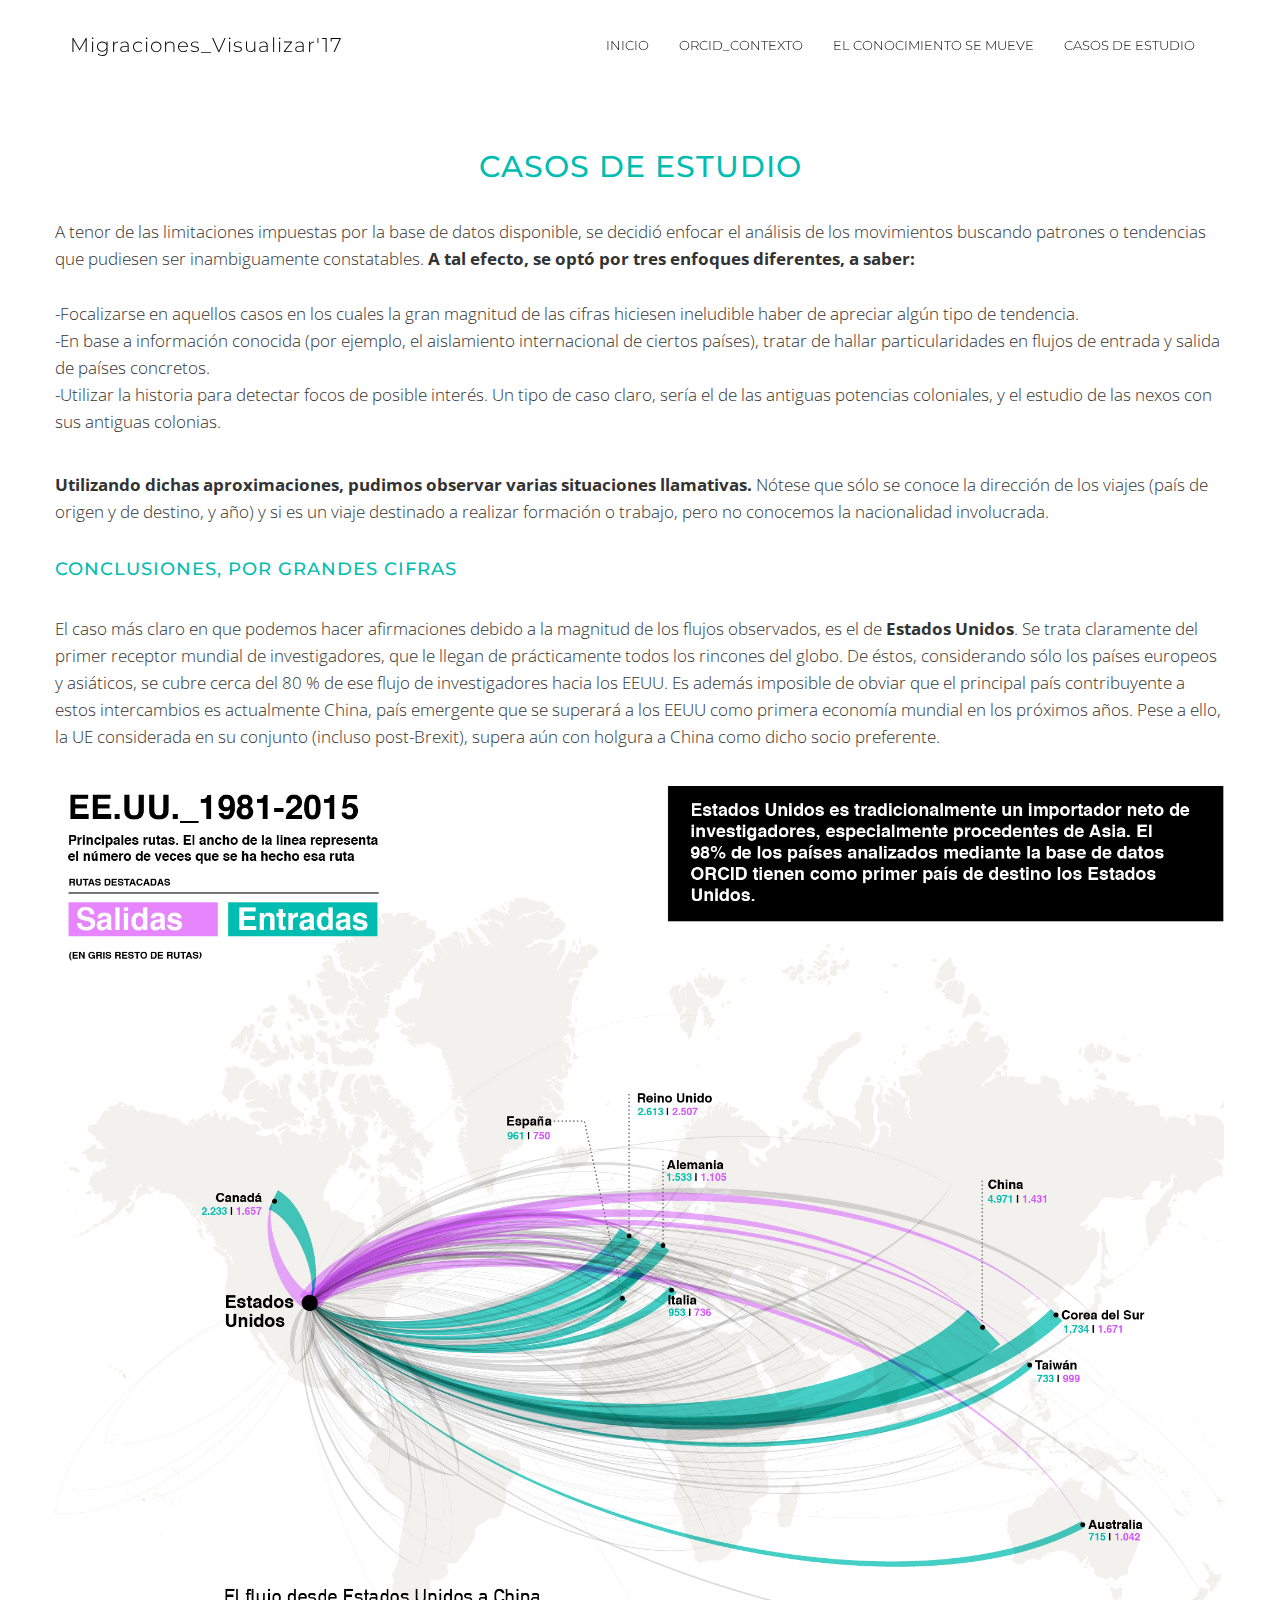
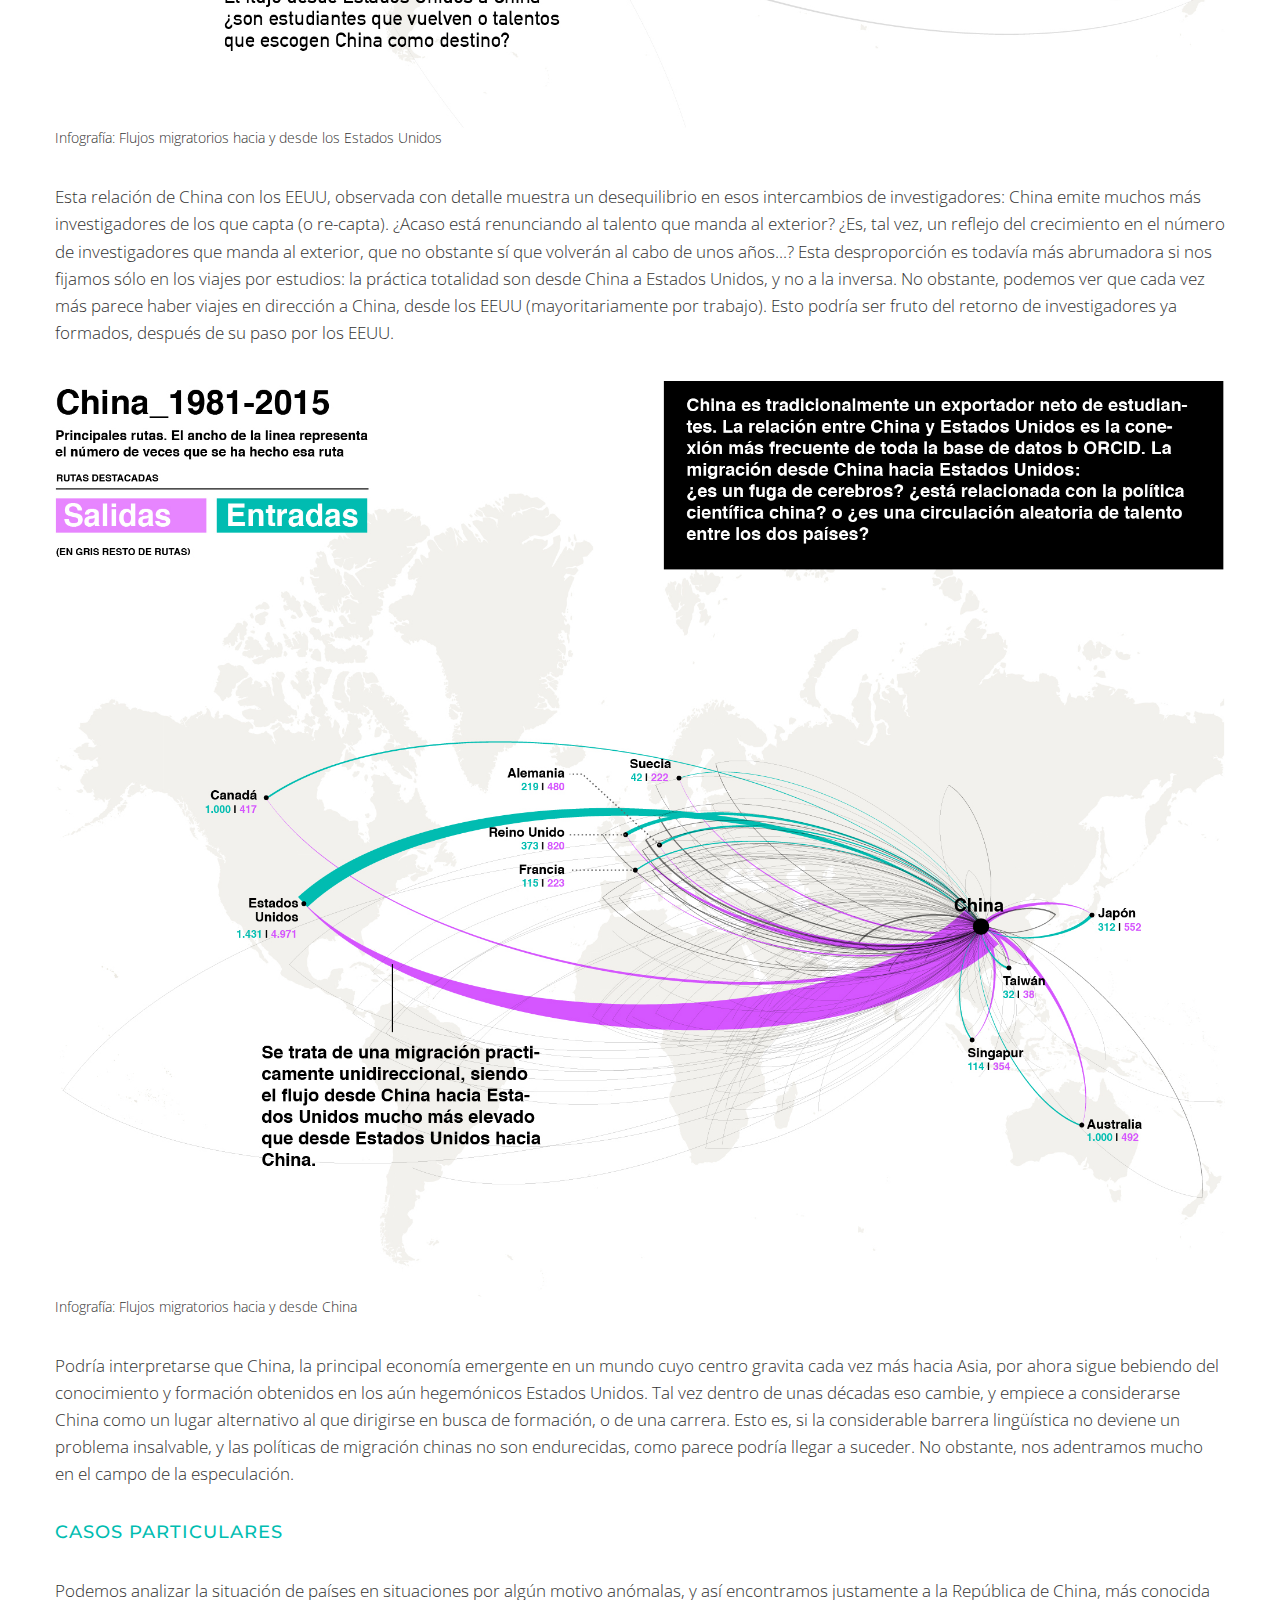
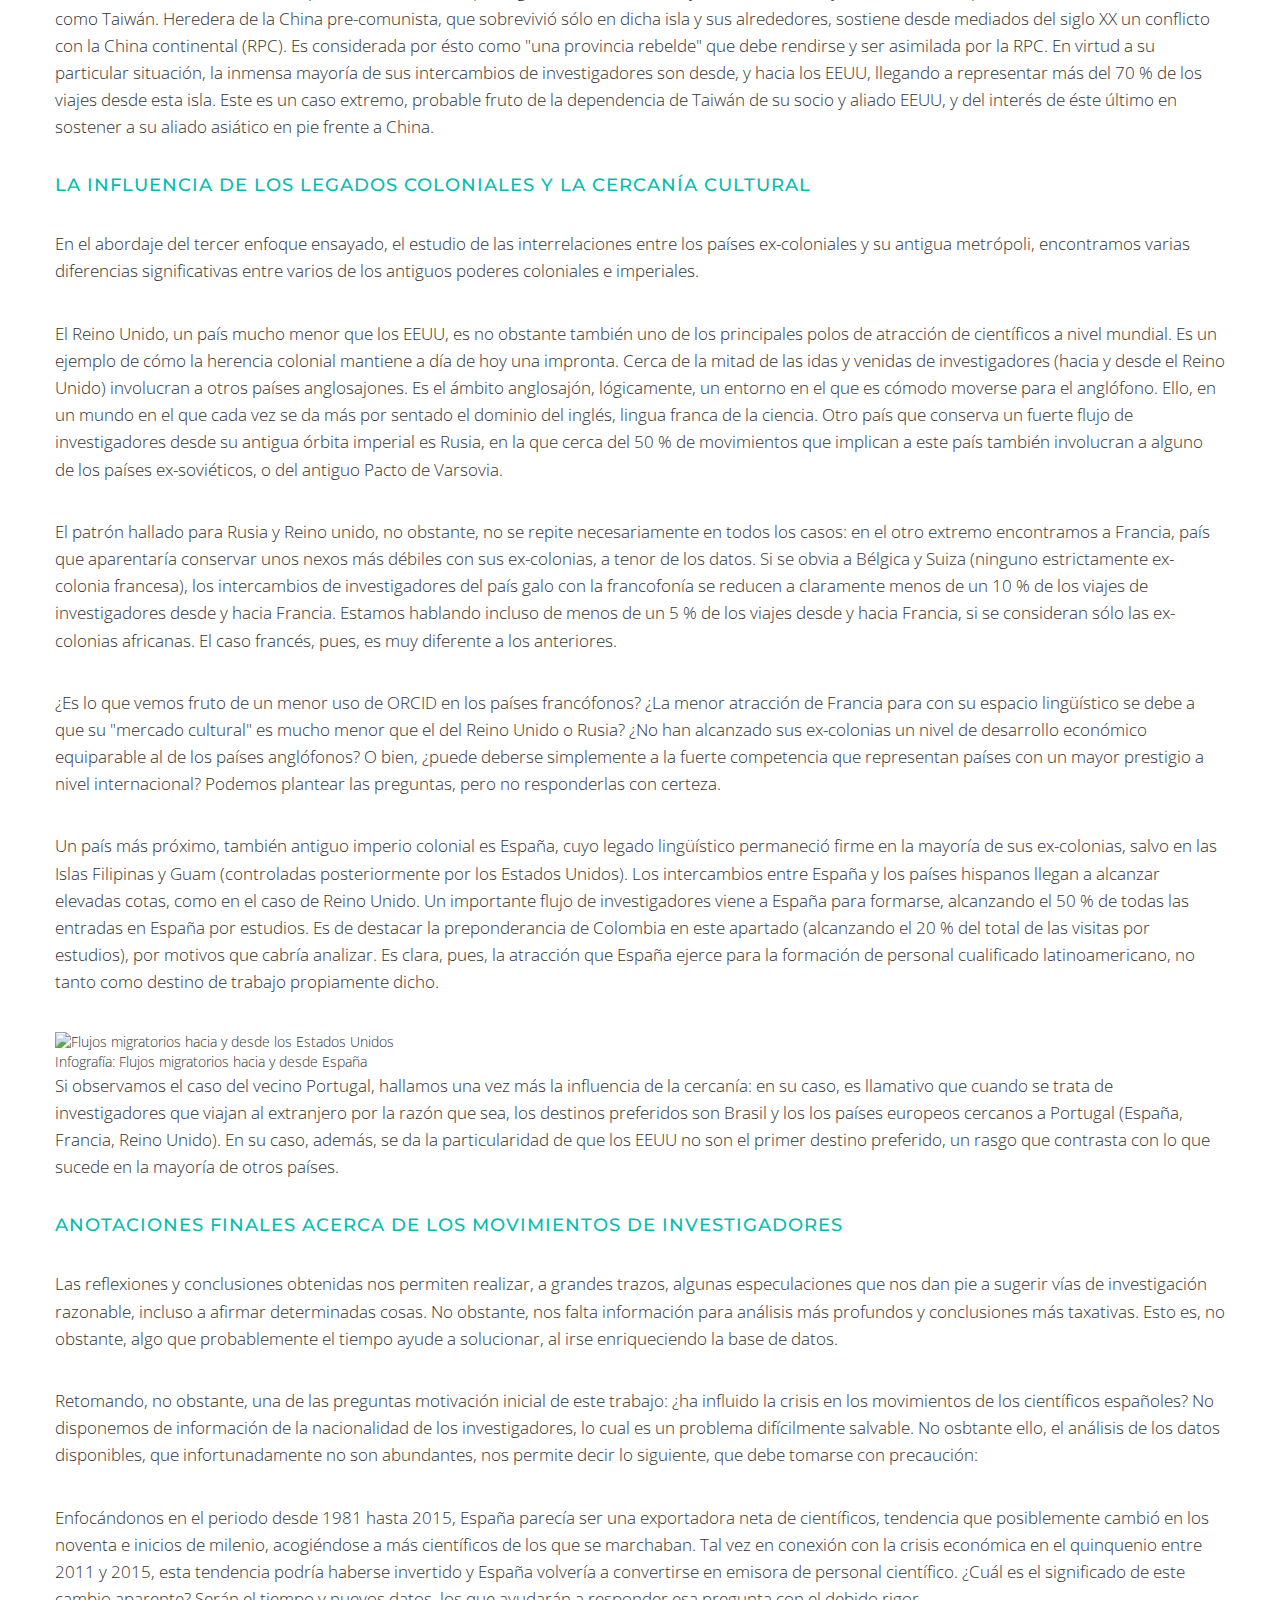
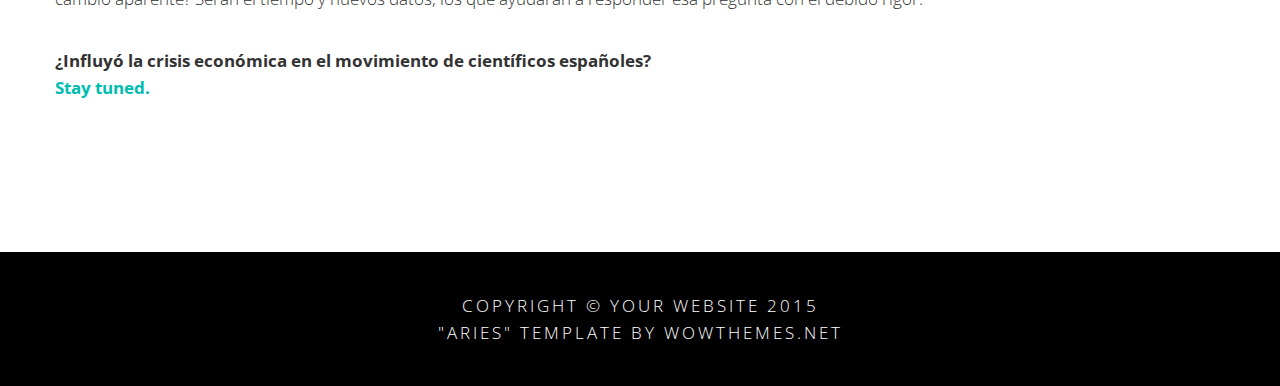
==== casos.html @ 1d5f8f84 "Add files via upload" ====
<!DOCTYPE html>
<html lang="en">
<head>
<meta charset="utf-8">
<meta http-equiv="X-UA-Compatible" content="IE=edge">
<meta name="viewport" content="width=device-width, initial-scale=1">
<meta name="description" content="">
<meta name="author" content="">
<title>Cerebros en movimiento</title>
<!-- Bootstrap Core CSS -->
<link href="css/bootstrap.min.css" rel="stylesheet">
<!-- Custom CSS -->
<link href="css/theme.css" rel="stylesheet">
<!-- Custom Fonts -->
<link href="font-awesome/css/font-awesome.min.css" rel="stylesheet" type="text/css">
<link href="http://fonts.googleapis.com/css?family=Open+Sans:300,400,700,400italic,700italic" rel="stylesheet" type="text/css">
<link href="http://fonts.googleapis.com/css?family=Montserrat:400,700" rel="stylesheet" type="text/css">
<!-- HTML5 Shim and Respond.js IE8 support of HTML5 elements and media queries -->
<!-- WARNING: Respond.js doesn't work if you view the page via file:// -->
<!--[if lt IE 9]>
        <script src="https://oss.maxcdn.com/libs/html5shiv/3.7.0/html5shiv.js"></script>
        <script src="https://oss.maxcdn.com/libs/respond.js/1.4.2/respond.min.js"></script>
    <![endif]-->
</head>
<body id="page-top" data-spy="scroll" data-target=".navbar-fixed-top">
<!-- Navigation -->
<nav class="navbar navbar-custom navbar-fixed-top" role="navigation">
<div class="container">
	<div class="navbar-header">
		<button type="button" class="navbar-toggle" data-toggle="collapse" data-target=".navbar-main-collapse">
		<i class="fa fa-bars"></i>
		</button>
		<a class="navbar-brand page-scroll" href="http://medialab-prado.es/visualizar">
		Migraciones_Visualizar'17 </a>
	</div>
	<!-- Collect the nav links, forms, and other content for toggling -->
	<div class="collapse navbar-collapse navbar-right navbar-main-collapse">
		<ul class="nav navbar-nav">
			<li>
			<a href="index.html">Inicio</a>
			</li>
			<li>
			<a href="contexto.html">ORCID_Contexto</a>
			</li>
			<li>
			<a href="conocimiento.html">El conocimiento se mueve</a>
			</li>
			<li>
			<a href="casos.html">Casos de estudio</a>
			</li>
		</ul>
	</div>
	<!-- /.navbar-collapse -->
</div>
<!-- /.container -->
</nav>

<!-- Page Sample Section -->
<section id="page-sample">
<div class="container content-section text-left">
	<div class="row">
		<h2 class="text-center" style="color:#00bdb1">Casos de estudio</h2>
		<div class="col-lg-12 col-lg-offset-0">
			<p>
				A tenor de las limitaciones impuestas por la base de datos disponible, se decidió enfocar el análisis de los movimientos buscando patrones o tendencias que pudiesen ser inambiguamente constatables.
				<b>A tal efecto, se optó por tres enfoques diferentes, a saber:</b></br></br>
				-Focalizarse en aquellos casos en los cuales la gran magnitud de las cifras hiciesen ineludible haber de apreciar algún tipo de tendencia.</br>
				-En base a información conocida (por ejemplo, el aislamiento internacional de ciertos países), tratar de hallar particularidades en flujos de entrada y salida de países concretos.</br>
				-Utilizar la historia para detectar focos de posible interés. Un tipo de caso claro, sería el de las antiguas potencias coloniales, y el estudio de las nexos con sus antiguas colonias.</br>
			</p>
			<p>
				<b>Utilizando dichas aproximaciones, pudimos observar varias situaciones llamativas.</b> Nótese que sólo se conoce la dirección de los viajes (país de origen y de destino, y año) y si es un viaje destinado a realizar formación o trabajo, pero no conocemos la nacionalidad involucrada. 

			</p>

			<h4 style="color:#00bdb1"> Conclusiones, por grandes cifras</h4>

			<p>
				El caso más claro en que podemos hacer afirmaciones debido a la magnitud de los flujos observados, es el de <b>Estados Unidos</b>. Se trata claramente del primer receptor mundial de investigadores, que le llegan de prácticamente todos los rincones del globo. De éstos, considerando sólo los países europeos y asiáticos, se cubre cerca del 80 % de ese flujo de investigadores hacia los EEUU. Es además imposible de obviar que el principal país contribuyente a estos intercambios es actualmente China, país emergente que se superará a los EEUU como primera economía mundial en los próximos años. Pese a ello, la UE considerada en su conjunto (incluso post-Brexit), supera aún con holgura a China como dicho socio preferente.

				<figure>
			 		<img src="img/casos/usa.jpg" alt="Flujos migratorios hacia y desde los Estados Unidos">
			 		<figcaption>Infografía: Flujos migratorios hacia y desde los Estados Unidos</figcaption>
  				</figure>

			</p>
			<p>
				Esta relación de China con los EEUU, observada con detalle muestra un desequilibrio en esos intercambios de investigadores: China emite muchos más investigadores de los que capta (o re-capta). ¿Acaso está renunciando al talento que manda al exterior? ¿Es, tal vez, un reflejo del crecimiento en el número de investigadores que manda al exterior, que no obstante sí que volverán al cabo de unos años...? Esta desproporción es todavía más abrumadora si nos fijamos sólo en los viajes por estudios: la práctica totalidad son desde China a Estados Unidos, y no a la inversa. No obstante, podemos ver que cada vez más parece haber viajes en dirección a China, desde los EEUU (mayoritariamente por trabajo). Esto podría ser fruto del retorno de investigadores ya formados, después de su paso por los EEUU.

				<figure>
			 		<img src="img/casos/china.jpg" alt="Flujos migratorios hacia y desde los Estados Unidos">
			 		<figcaption>Infografía: Flujos migratorios hacia y desde China</figcaption>
  				</figure>

			</p>
			<p>
				Podría interpretarse que China, la principal economía emergente en un mundo cuyo centro gravita cada vez más hacia Asia, por ahora sigue bebiendo del conocimiento y formación obtenidos en los aún hegemónicos Estados Unidos. Tal vez dentro de unas décadas eso cambie, y empiece a considerarse China como un lugar alternativo al que dirigirse en busca de formación, o de una carrera. Esto es, si la considerable barrera lingüística no deviene un problema insalvable, y las políticas de migración chinas no son endurecidas, como parece podría llegar a suceder. No obstante, nos adentramos mucho en el campo de la especulación.

			</p>

			<h4 style="color:#00bdb1"> Casos particulares</h4>

			<p>
				Podemos analizar la situación de países en situaciones por algún motivo anómalas, y así encontramos justamente a la República de China, más conocida como Taiwán. Heredera de la China pre-comunista, que sobrevivió sólo en dicha isla y sus alrededores, sostiene desde mediados del siglo XX un conflicto con la China continental (RPC). Es considerada por ésto como "una provincia rebelde" que debe rendirse y ser asimilada por la RPC. En virtud a su particular situación, la inmensa mayoría de sus intercambios de investigadores son desde, y hacia los EEUU, llegando a representar más del 70 % de los viajes desde esta isla. Este es un caso extremo, probable fruto de la dependencia de Taiwán de su socio y aliado EEUU, y del interés de éste último en sostener a su aliado asiático en pie frente a China.
			</p>

			<h4 style="color:#00bdb1"> La influencia de los legados coloniales y la cercanía cultural</h4>

			<p>
				En el abordaje del tercer enfoque ensayado, el estudio de las interrelaciones entre los países ex-coloniales y su antigua metrópoli, encontramos varias diferencias significativas entre varios de los antiguos poderes coloniales e imperiales.


			</p>
			<p>
				El Reino Unido, un país mucho menor que los EEUU, es no obstante también uno de los principales polos de atracción de científicos a nivel mundial. Es un ejemplo de cómo la herencia colonial mantiene a día de hoy una impronta. Cerca de la mitad de las idas y venidas de investigadores (hacia y desde el Reino Unido) involucran a otros países anglosajones. Es el ámbito anglosajón, lógicamente, un entorno en el que es cómodo moverse para el anglófono. Ello, en un mundo en el que cada vez se da más por sentado el dominio del inglés, lingua franca de la ciencia. Otro país que conserva un fuerte flujo de investigadores desde su antigua órbita imperial es Rusia, en la que cerca del 50 % de movimientos que implican a este país también involucran a alguno de los países ex-soviéticos, o del antiguo Pacto de Varsovia.


			</p>
			<p>
				El patrón hallado para Rusia y Reino unido, no obstante, no se repite necesariamente en todos los casos: en el otro extremo encontramos a Francia, país que aparentaría conservar unos nexos más débiles con sus ex-colonias, a tenor de los datos. Si se obvia a Bélgica y Suiza (ninguno estrictamente ex-colonia francesa), los intercambios de investigadores del país galo con la francofonía se reducen a claramente menos de un 10 % de los viajes de investigadores desde y hacia Francia. Estamos hablando incluso de menos de un 5 % de los viajes desde y hacia Francia, si se consideran sólo las ex-colonias africanas. El caso francés, pues, es muy diferente a los anteriores.

			</p>

			<p>
				¿Es lo que vemos fruto de un menor uso de ORCID en los países francófonos? ¿La menor atracción de Francia para con su espacio lingüístico se debe a que su "mercado cultural" es mucho menor que el del Reino Unido o Rusia? ¿No han alcanzado sus ex-colonias un nivel de desarrollo económico equiparable al de los países anglófonos? O bien, ¿puede deberse simplemente a la fuerte competencia que representan países con un mayor prestigio a nivel internacional? Podemos plantear las preguntas, pero no responderlas con certeza.


			</p>

			<p>
				Un país más próximo, también antiguo imperio colonial es España, cuyo legado lingüístico permaneció firme en la mayoría de sus ex-colonias, salvo en las Islas Filipinas y Guam (controladas posteriormente por los Estados Unidos). Los intercambios entre España y los países hispanos llegan a alcanzar elevadas cotas, como en el caso de Reino Unido. Un importante flujo de investigadores viene a España para formarse, alcanzando el 50 % de todas las entradas en España por estudios. Es de destacar la preponderancia de Colombia en este apartado (alcanzando el 20 % del total de las visitas por estudios), por motivos que cabría analizar. Es clara, pues, la atracción que España ejerce para la formación de personal cualificado latinoamericano, no tanto como destino de trabajo propiamente dicho.


			</p>
				<figure>
			 		<img src="img/casos/españa.jpg" alt="Flujos migratorios hacia y desde los Estados Unidos">
			 		<figcaption>Infografía: Flujos migratorios hacia y desde España</figcaption>
  				</figure>
			<p>
				Si observamos el caso del vecino Portugal, hallamos una vez más la influencia de la cercanía: en su caso, es llamativo que cuando se trata de investigadores que viajan al extranjero por la razón que sea, los destinos preferidos son Brasil y los los países europeos cercanos a Portugal (España, Francia, Reino Unido). En su caso, además, se da la particularidad de que los EEUU no son el primer destino preferido, un rasgo que contrasta con lo que sucede en la mayoría de otros países.

			</p>


<h4 style="color:#00bdb1"> Anotaciones finales acerca de los movimientos de investigadores</h4>

			<p>
				Las reflexiones y conclusiones obtenidas nos permiten realizar, a grandes trazos, algunas especulaciones que nos dan pie a sugerir vías de investigación razonable, incluso a afirmar determinadas cosas. No obstante, nos falta información para análisis más profundos y conclusiones más taxativas. Esto es, no obstante, algo que probablemente el tiempo ayude a solucionar, al irse enriqueciendo la base de datos.



			</p>
			<p>
				Retomando, no obstante, una de las preguntas motivación inicial de este trabajo: ¿ha influido la crisis en los movimientos de los científicos españoles? No disponemos de información de la nacionalidad de los investigadores, lo cual es un problema difícilmente salvable. No osbtante ello, el análisis de los datos disponibles, que infortunadamente no son abundantes, nos permite decir lo siguiente, que debe tomarse con precaución:



			</p>
			<p>
				Enfocándonos en el periodo desde 1981 hasta 2015, España parecía ser una exportadora neta de científicos, tendencia que posiblemente cambió en los noventa e inicios de milenio, acogiéndose a más científicos de los que se marchaban. Tal vez en conexión con la crisis económica en el quinquenio entre 2011 y 2015, esta tendencia podría haberse invertido y España volvería a convertirse en emisora de personal científico. ¿Cuál es el significado de este cambio aparente? Serán el tiempo y nuevos datos, los que ayudarán a responder esa pregunta con el debido rigor.


			</p>

			<p>
				<b>¿Influyó la crisis económica en el movimiento de científicos españoles?</b></br>
				<b style="color:#00bdb1">Stay tuned.</b>



			</p>

		</div>
	</div>
</div>
</section>
<!-- Footer -->
<footer>
<div class="container text-center">
	<p class="credits">
		Copyright &copy; Your Website 2015<br/>
		"Aries" Template by WowThemes.net
	</p>
</div>
</footer>
<!-- jQuery -->
<script src="js/jquery.js"></script>
<!-- Bootstrap Core JavaScript -->
<script src="js/bootstrap.min.js"></script>
<!-- Plugin JavaScript -->
<script src="js/jquery.easing.min.js"></script>
<!-- Custom Theme JavaScript -->
<script src="js/theme.js"></script>
</body>
</html>
---- css/theme.css ----
/* Aries v1.0 - by WowThemes.net */
body {
	width:100%;
	height:100%;
	font-family:Open Sans,"Helvetica Neue",Helvetica,Arial,sans-serif;
	color:#fff;
	background-color:#000;
	 font-weight:300;
}
html {
	width:100%;
	height:100%;
}
h1,h2,h3,h4,h5,h6 {
	margin:0 0 35px;
	text-transform:uppercase;
	font-family:Montserrat,"Helvetica Neue",Helvetica,Arial,sans-serif;
	font-weight:500;
	letter-spacing:1px;
}
.h4-titles{

	margin:0 0 10px;
	text-transform:uppercase;
	font-family:Montserrat,"Helvetica Neue",Helvetica,Arial,sans-serif;
	font-weight:600;
	letter-spacing:1px;
	text-align: center;
	color:#00bdb1;


}
p {
	margin:0 0 25px;
	font-size:17px !important;
	line-height:1.5;
}
@media(min-width:768px) {
	p {
		margin:0 0 35px;
		font-size:20px;
		line-height:1.6;
	}
}
a {
	color:inherit;
	-webkit-transition:all .2s ease-in-out;
	-moz-transition:all .2s ease-in-out;
	transition:all .2s ease-in-out;
}
a:hover,a:focus {
	text-decoration:none;
	color:inherit;
}
.light {
	font-weight:400;
}
.navbar-custom {
	margin-bottom:0;
	border-bottom:1px solid rgba(255,255,255,.3);
	text-transform:uppercase;
	font-family:Montserrat,"Helvetica Neue",Helvetica,Arial,sans-serif;
	background-color:#000;
	color:black;
}
.navbar-custom .navbar-brand {
	font-size:20px;
	text-transform:none;
	letter-spacing:1px;
}
.navbar-custom .navbar-brand:focus {
	outline:0;
}
.navbar-custom .navbar-brand .navbar-toggle {
	padding:4px 6px;
	font-size:16px;
	color:#fff;
}
.navbar-custom .navbar-brand .navbar-toggle:focus,.navbar-custom .navbar-brand .navbar-toggle:active {
	outline:0;
}
.navbar-custom a {
}
.navbar-custom .nav li a {
	-webkit-transition:background .3s ease-in-out;
	-moz-transition:background .3s ease-in-out;
	transition:background .3s ease-in-out;
}
.navbar-custom .nav li a:hover {
	outline:0;
	color:#1ba39c;
	background-color:transparent;
}
.navbar-custom .nav li a:focus,.navbar-custom .nav li a:active {
	outline:0;
	background-color:transparent;
}
.navbar-custom .nav li.active {
	outline:0;
}
.navbar-custom .nav li.active a {
	color:#1ba39c;
}
.navbar-custom .nav li.active a:hover {
	color:#1ba39c;
}
@media(min-width:768px) {
	.navbar-custom {
		padding:20px 0;
		border-bottom:0;
		font-size:13px;
		background:0 0;
		-webkit-transition:background .5s ease-in-out,padding .5s ease-in-out;
		-moz-transition:background .5s ease-in-out,padding .5s ease-in-out;
		transition:background .5s ease-in-out,padding .5s ease-in-out;
	}
		 .navbar-custom.top-nav-collapse {
		 padding:0;
		border-bottom:1px solid rgba(255,255,255,.3);
		color:#333;
			background:#fff;
	}
	.navbar-custom.top-nav-collapse a {
		color:#333;
		display:inline-block;
	}
}
.intro {
	display:table;
	width:100%;
	height:auto;
	padding:100px 0 100px 0;
	text-align:center;
	color:#fff;
	background-image:url('../img/portada.png');
	-webkit-background-size:cover;
	-moz-background-size:cover;
	background-size:cover;
	-o-background-size:cover;
}
.intro .intro-body {
	display:table-cell;
	vertical-align:middle;
}
.intro .intro-body .brand-heading {
	font-size:40px;
	color:black;
}
.intro .intro-body .intro-text {
	font-size:18px;
	color:black;
}
@media(min-width:768px) {
	.intro {
		height:100%;
		padding:0;
	}
	.intro .intro-body .brand-heading {
		font-size:50px;
		margin-top:90px;
		margin-bottom:20px;
		border-top:1px solid black;
		border-bottom:1px solid black;
		display:inline-block;
		padding:10px 0;
	}
	.intro .intro-body .intro-text {
		font-size:20px;
			font-weight:300;
			letter-spacing:3px;
	}
}
.btn-circle {
	width:50px;
	height:50px;
	margin-top:15px;
	line-height:40px;
	text-align:center;
	border:2px solid black;
	border-radius:100%!important;
	font-size:20px;
	color:black;
	background:0 0;
	-webkit-transition:background .3s ease-in-out;
	-moz-transition:background .3s ease-in-out;
	transition:background .3s ease-in-out;
}
.btn-circle:hover,.btn-circle:focus {
	outline:0;
	color:black;
	background:rgba(255,255,255,.1);
}
.btn-circle i.animated {
	-webkit-transition-property:-webkit-transform;
	-webkit-transition-duration:1s;
	-moz-transition-property:-moz-transform;
	-moz-transition-duration:1s;
}
.btn-circle:hover i.animated {
	-webkit-animation-name:pulse;
	-moz-animation-name:pulse;
	-webkit-animation-duration:1.5s;
	-moz-animation-duration:1.5s;
	-webkit-animation-iteration-count:infinite;
	-moz-animation-iteration-count:infinite;
	-webkit-animation-timing-function:linear;
	-moz-animation-timing-function:linear;
}
@-webkit-keyframes pulse {
	0% {
		-webkit-transform:scale(1);
		transform:scale(1);
	}
	50% {
		-webkit-transform:scale(1.2);
		transform:scale(1.2);
	}
	100% {
		-webkit-transform:scale(1);
		transform:scale(1);
	}
}
@-moz-keyframes pulse {
	0% {
		-moz-transform:scale(1);
		transform:scale(1);
	}
	50% {
		-moz-transform:scale(1.2);
		transform:scale(1.2);
	}
	100% {
		-moz-transform:scale(1);
		transform:scale(1);
	}
}
.content-section {
	padding:40px 0;
	clear:both;
}
@media(min-width:767px) {
	.content-section {
		padding:150px 0;
			 clear:both;
	}
}
.btn {
	border-radius:0;
	text-transform:uppercase;
	font-family:Montserrat,"Helvetica Neue",Helvetica,Arial,sans-serif;
	font-weight:400;
	-webkit-transition:all .3s ease-in-out;
	-moz-transition:all .3s ease-in-out;
	transition:all .3s ease-in-out;
}
.btn-default {
	border:1px solid #42dca3;
	color:#42dca3;
	background-color:transparent;
}
.btn-default:hover,.btn-default:focus {
	border:1px solid #42dca3;
	outline:0;
	color:#000;
	background-color:#42dca3;
}
ul.banner-social-buttons {
	margin-top:0;
}
@media(max-width:1199px) {
	ul.banner-social-buttons {
		margin-top:15px;
	}
}
@media(max-width:767px) {
	ul.banner-social-buttons li {
		display:block;
		margin-bottom:20px;
		padding:0;
	}
	ul.banner-social-buttons li:last-child {
		margin-bottom:0;
	}
}
footer {
	padding:40px 0;
	z-index:1;
	position:relative;
	clear:both;
}
footer p {
	margin:0;
	font-size:15px;
}
footer p.credits {
	text-transform:uppercase;
	font-size:13px;
	letter-spacing:3px;
}
::-moz-selection {
	text-shadow:none;
	background:#fcfcfc;
	background:rgba(255,255,255,.2);
}
::selection {
	text-shadow:none;
	background:#fcfcfc;
	background:rgba(255,255,255,.2);
}
img::selection {
	background:0 0;
}
img::-moz-selection {
	background:0 0;
}
body {
	webkit-tap-highlight-color:rgba(255,255,255,.2);
}
.bgblue {
	background:#22292c;
}
.inlineblock {
	display:inline-block;
}
p:last-child {
	margin-bottom:0;
}
p.lead {
	line-height:1.9;
}
.btnghost {
	border:2px solid #333;
	background-color:transparent;
	padding:15px 20px;
	letter-spacing:3px;
	font-size:12px;
	text-transform:uppercase;
	font-weight:400;
	color:#333;
	margin-top:20px;
	display:inline-block;
}
.btnghost:hover {
	background-color:#333;
	color:#fff;
	border:2px solid #333;
}
.bgcover {
	background-size:cover;
	background-repeat:no-repeat;
	position:relative;
}
img {
	max-width:100%;
}
.gallery ul {
	padding:0;
	margin:0;
}
.gallery img {
	max-width:100%;
	height:auto;
	padding:0;
	margin:0;
}
.gallery ul li {
	margin:0;
	position:relative;
	list-style:none;
	float:left;
	padding:0;
}
.gallery ul li a {
	display:block;
	position:relative;
	width:100%;
	height:100%;
	margin:0;
	padding:0;
	line-height:0;
}
.gallery ul li a:before {
	position:absolute;
	width:32px;
	height:32px;
	top:40%;
	left:50%;
	margin:-14px 0 0 -16px;
	background: url(data:image/svg+xml;utf8,%3C%3Fxml%20version%3D%221.0%22%20encoding%3D%22utf-8%22%3F%3E%0A%3C%21--%20Generator%3A%20Adobe%20Illustrator%2017.1.0%2C%20SVG%20Export%20Plug-In%20.%20SVG%20Version%3A%206.00%20Build%200%29%20%20--%3E%0A%3C%21DOCTYPE%20svg%20PUBLIC%20%22-//W3C//DTD%20SVG%201.1//EN%22%20%22http%3A//www.w3.org/Graphics/SVG/1.1/DTD/svg11.dtd%22%3E%0A%3Csvg%20version%3D%221.1%22%0A%09%20id%3D%22svg2%22%20xmlns%3Adc%3D%22http%3A//purl.org/dc/elements/1.1/%22%20xmlns%3Acc%3D%22http%3A//creativecommons.org/ns%23%22%20xmlns%3Ardf%3D%22http%3A//www.w3.org/1999/02/22-rdf-syntax-ns%23%22%20xmlns%3Asvg%3D%22http%3A//www.w3.org/2000/svg%22%20xmlns%3Asodipodi%3D%22http%3A//sodipodi.sourceforge.net/DTD/sodipodi-0.dtd%22%20xmlns%3Ainkscape%3D%22http%3A//www.inkscape.org/namespaces/inkscape%22%20inkscape%3Aversion%3D%220.48.4%20r9939%22%20sodipodi%3Adocname%3D%22icon-fullscreen.svg%22%0A%09%20xmlns%3D%22http%3A//www.w3.org/2000/svg%22%20xmlns%3Axlink%3D%22http%3A//www.w3.org/1999/xlink%22%20x%3D%220px%22%20y%3D%220px%22%20viewBox%3D%220%200%20960%20560%22%0A%09%20enable-background%3D%22new%200%200%20960%20560%22%20xml%3Aspace%3D%22preserve%22%3E%0A%3Csodipodi%3Anamedview%20%20borderopacity%3D%221%22%20pagecolor%3D%22%23ffffff%22%20bordercolor%3D%22%23666666%22%20objecttolerance%3D%2210%22%20gridtolerance%3D%2210%22%20guidetolerance%3D%2210%22%20showgrid%3D%22false%22%20fit-margin-top%3D%220%22%20fit-margin-left%3D%220%22%20inkscape%3Azoom%3D%227.375%22%20inkscape%3Acx%3D%22-5.1525424%22%20inkscape%3Acy%3D%2216%22%20id%3D%22namedview11%22%20inkscape%3Awindow-x%3D%22-8%22%20inkscape%3Awindow-y%3D%22-8%22%20fit-margin-right%3D%220%22%20inkscape%3Apageopacity%3D%220%22%20fit-margin-bottom%3D%220%22%20inkscape%3Awindow-width%3D%221366%22%20inkscape%3Awindow-height%3D%22706%22%20inkscape%3Awindow-maximized%3D%221%22%20inkscape%3Apageshadow%3D%222%22%20inkscape%3Acurrent-layer%3D%22svg2%22%3E%0A%09%3C/sodipodi%3Anamedview%3E%0A%3Cg%3E%0A%09%3Crect%20x%3D%22220%22%20y%3D%22260%22%20fill%3D%22%23FFFFFF%22%20width%3D%22536%22%20height%3D%2224%22/%3E%0A%3C/g%3E%0A%3Cg%3E%0A%09%3Crect%20x%3D%22476%22%20y%3D%224%22%20fill%3D%22%23FFFFFF%22%20width%3D%2224%22%20height%3D%22556%22/%3E%0A%3C/g%3E%0A%3C/svg%3E%0A) no-repeat;
	content:"";
	opacity:0;
	z-index:1;
	-webkit-transition:all 0.3s linear;
	-moz-transition:all 0.3s linear;
	transition:all 0.3s linear;
}
.gallery ul li a:hover:before {
	top:50%;
	opacity:1;
}
.gallery ul li a:after {
	position:absolute;
	width:100%;
	top:0;
	bottom:0;
	background:rgba(0,0,0,0.3);
	content:"";
	opacity:0;
	-webkit-transition:all 0.3s linear;
	-moz-transition:all 0.3s linear;
	transition:all 0.3s linear;
}
.gallery ul li a:hover:after {
	opacity:1;
}
section:after {
	float:none;
	clear:both;
}
section {
	background-color:white;
	color:#333;
	overflow:hidden;
}
.done {
	display:none;
}
.error input,input.error,.error textarea,textarea.error {
	background-color:#ffffff;
	border-bottom:2px solid orangered !Important;
	-webkit-transition:border linear 0.2s,box-shadow linear 0.2s;
	-moz-transition:border linear 0.2s,box-shadow linear 0.2s;
	-o-transition:border linear 0.2s,box-shadow linear 0.2s;
	transition:border linear 0.2s,box-shadow linear 0.2s;	
}
#contactform input,#contactform textarea {
	border:0px;
	border-bottom:2px solid #333;
	width:100%;
	background-color:transparent;
	padding:20px 0px;
	text-transform:uppercase;
	letter-spacing:2px;
	margin-bottom:20px;
}
#contactform input#submit {
	width:auto;
	border:2px solid;
	padding:10px 20px;
	display:inline-block;
}
#contactform input#submit:hover {
	background-color:#333;
	color:#fff;
	border:2px solid #333;
}
#contactform input:focus,#contactform input:active,#contactform textarea:focus,#contactform textarea:active {
	border-top:0px;
	border-bottom:2px solid lightseagreen;
	outline:0;
	outline: none;
}

.carousel-control.left, .carousel-control.right {
   background-image:none !important;
   filter:none !important;
}
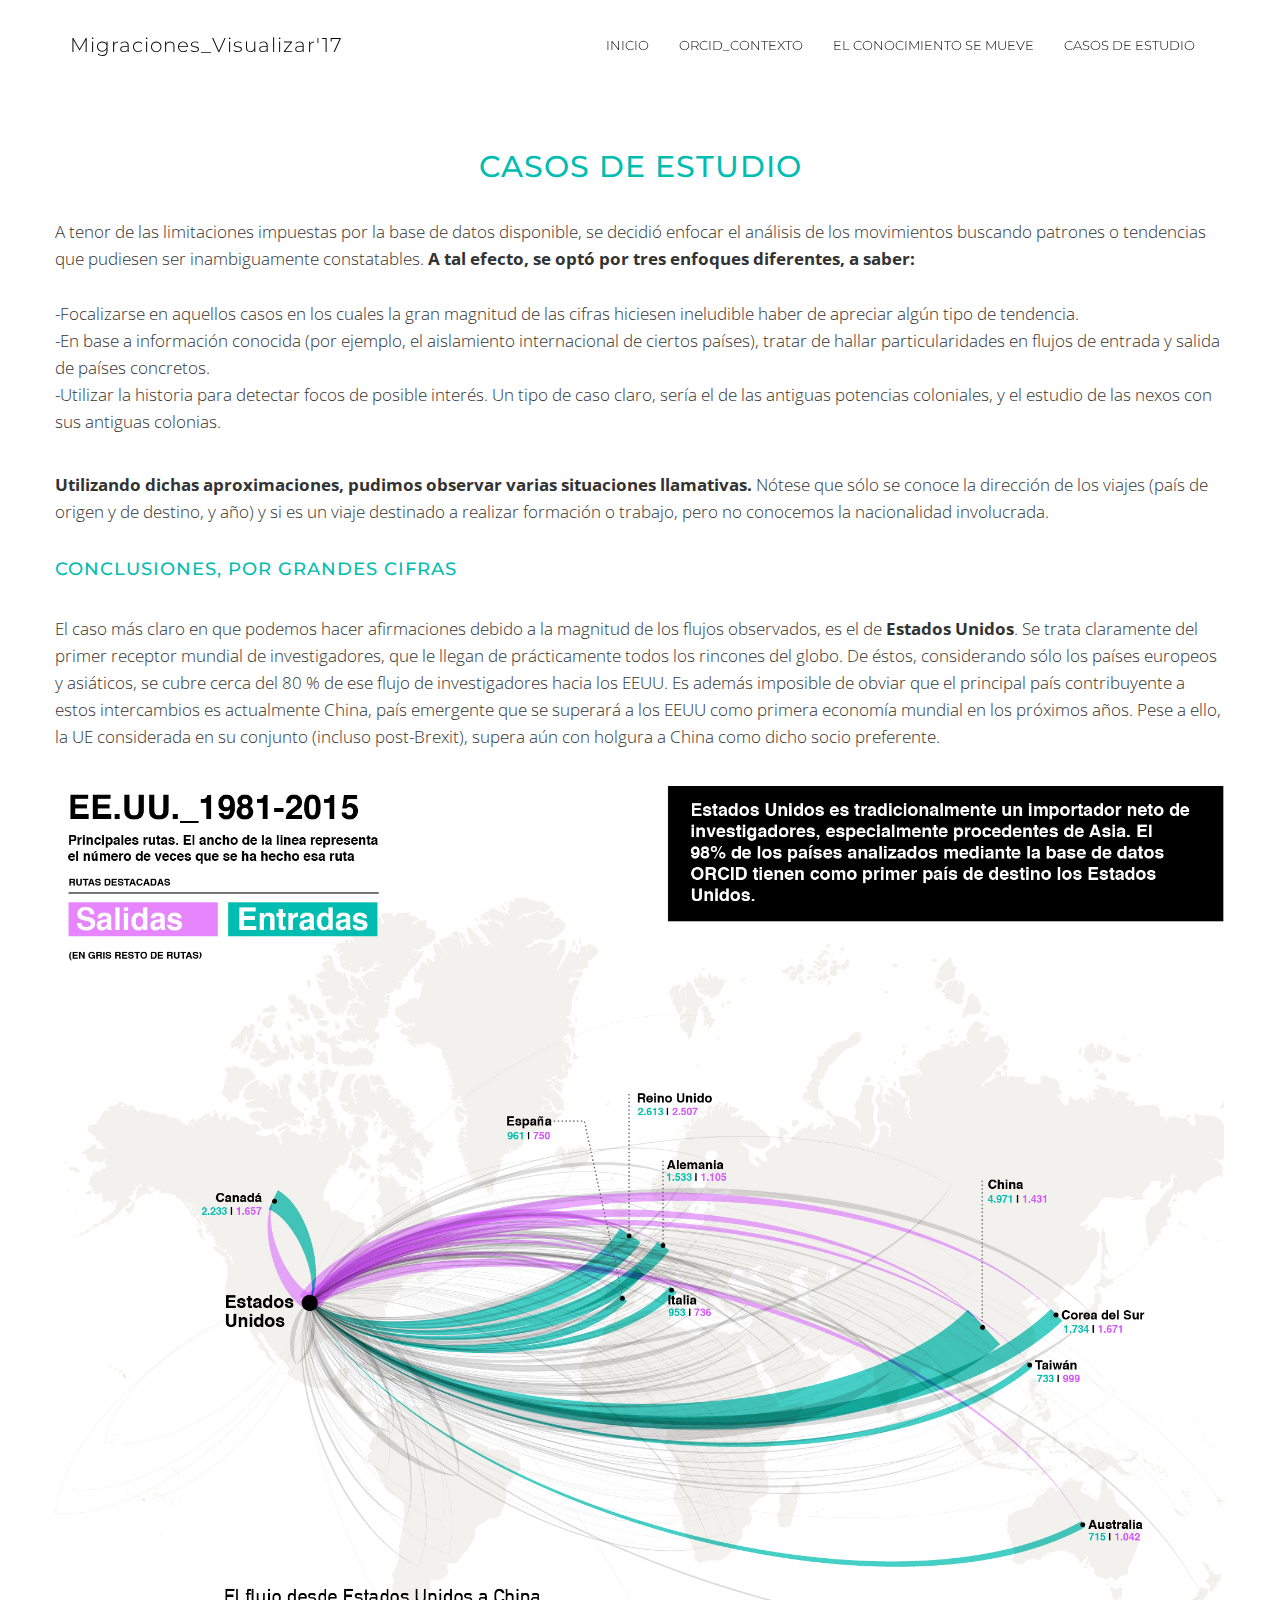
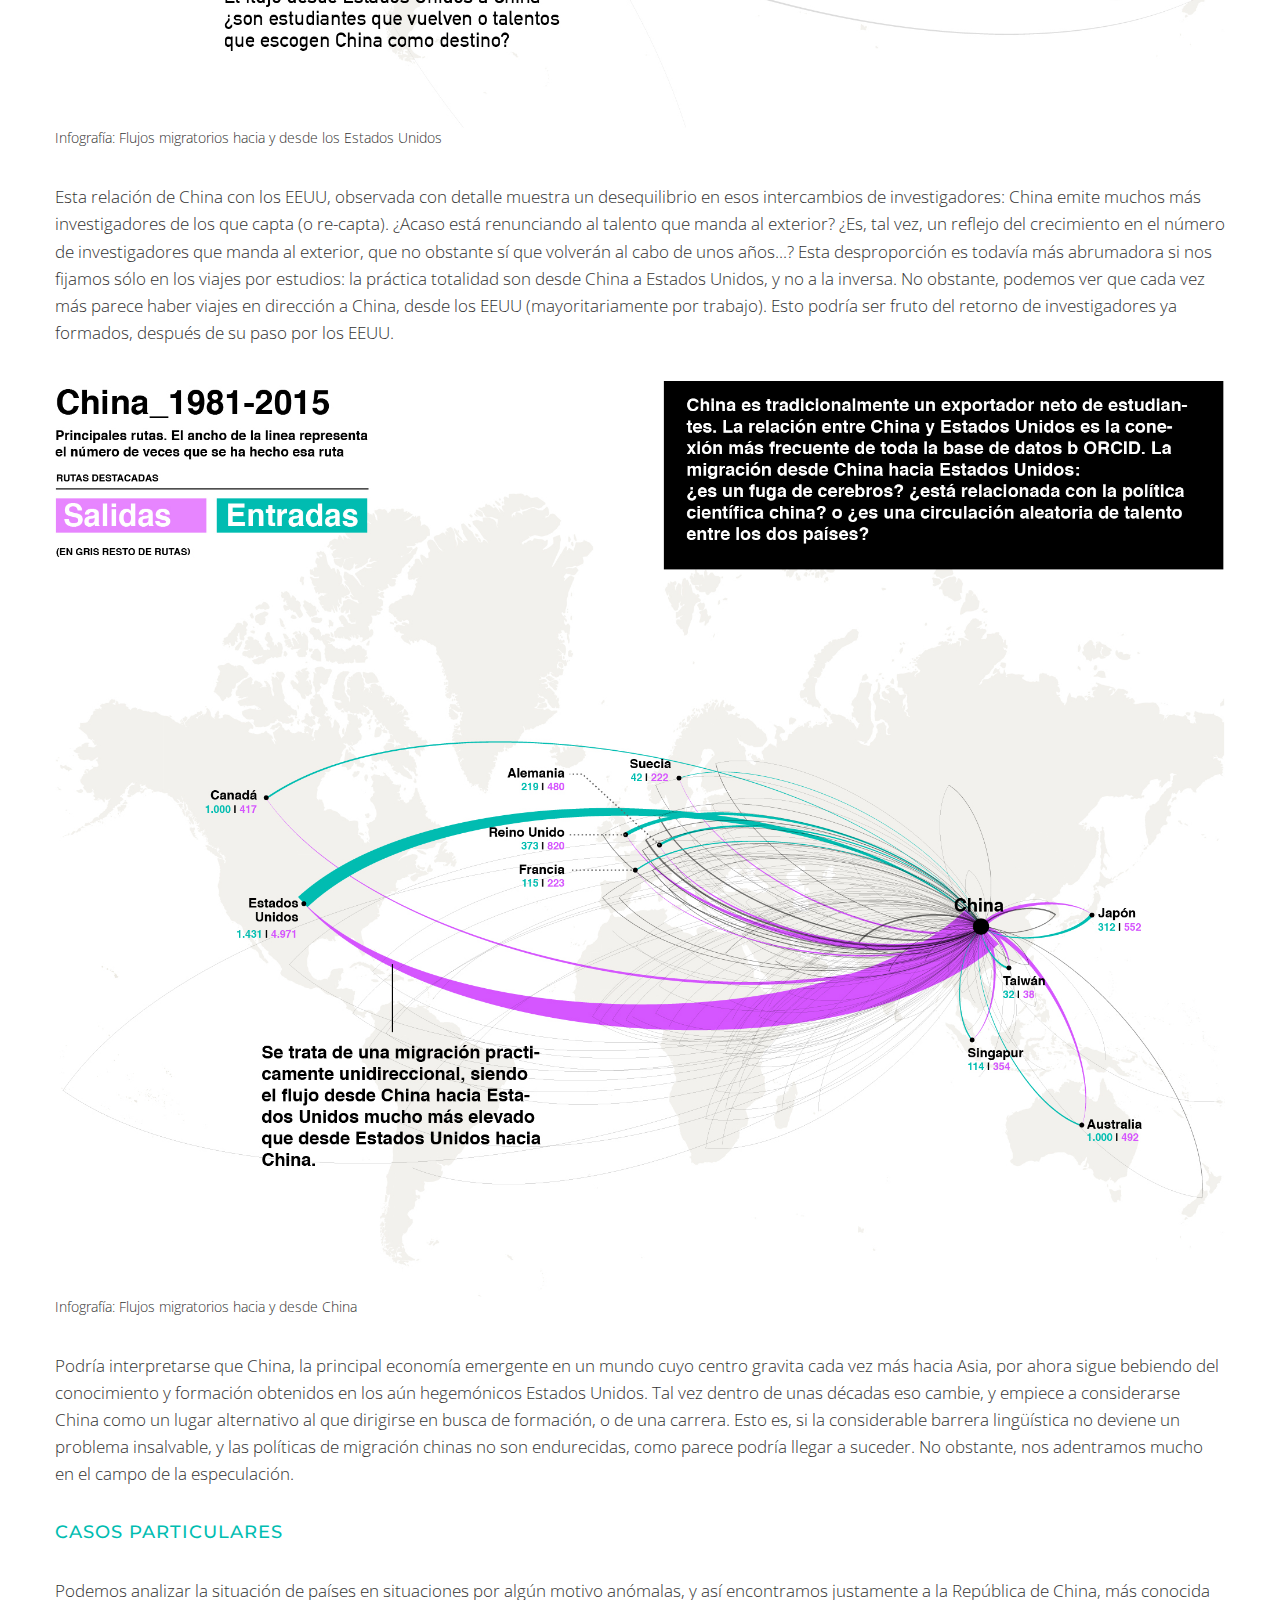
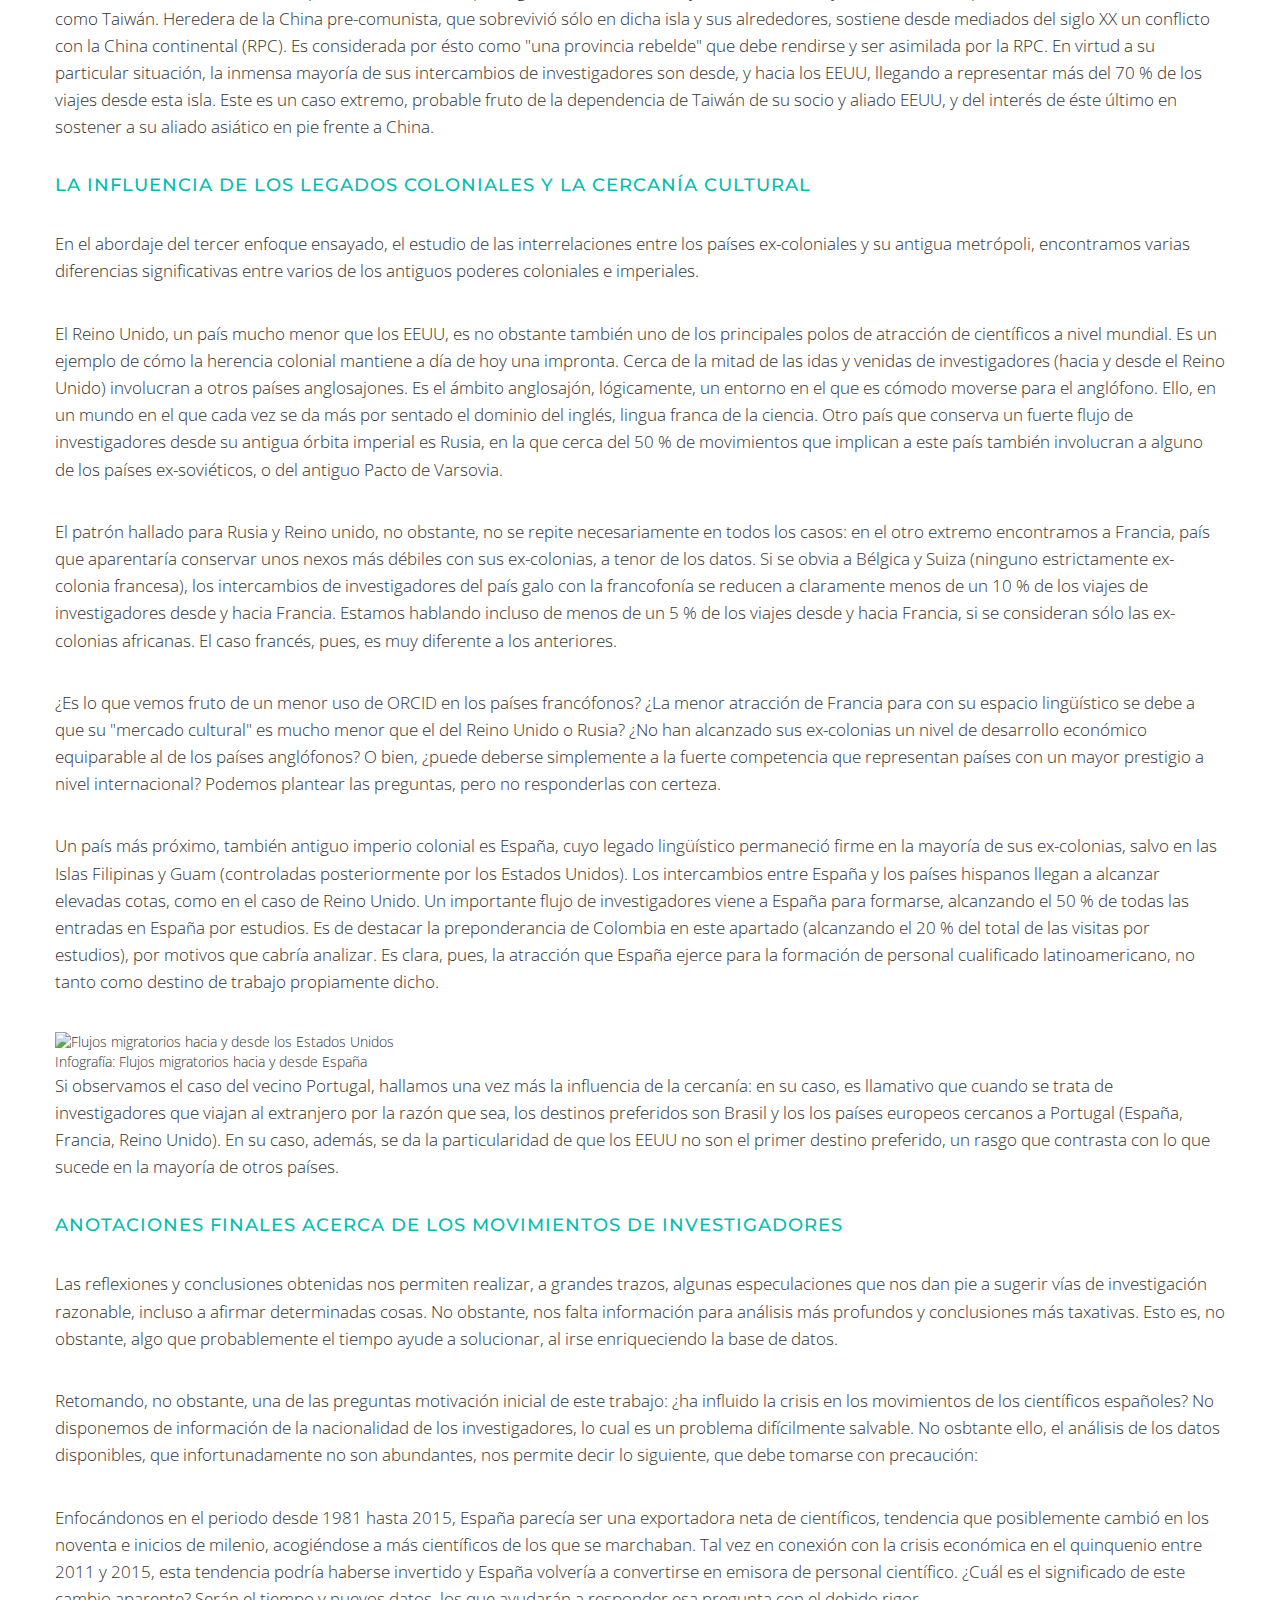
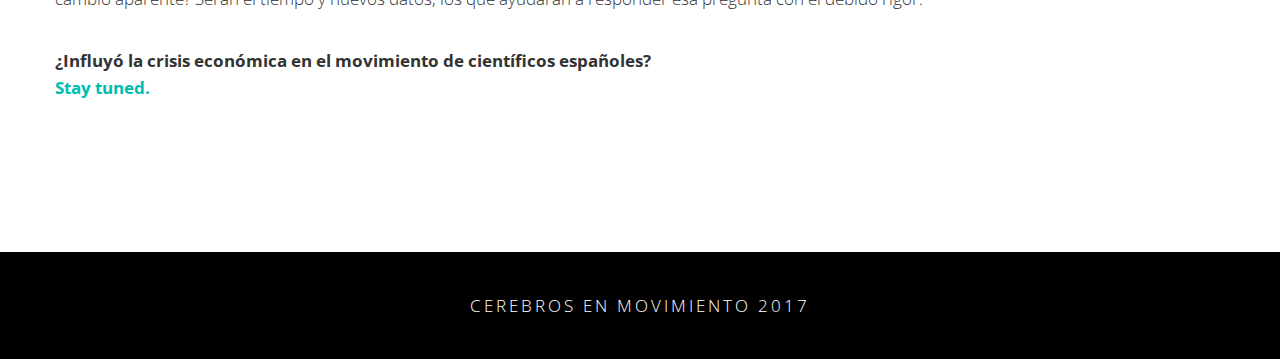
==== commit 2848d54b: "Update casos.html" ====
--- a/casos.html
+++ b/casos.html
@@ -178,8 +178,8 @@
 <footer>
 <div class="container text-center">
 	<p class="credits">
-		Copyright &copy; Your Website 2015<br/>
-		"Aries" Template by WowThemes.net
+	Cerebros en Movimiento 2017<br/>
+
 	</p>
 </div>
 </footer>
@@ -192,4 +192,4 @@
 <!-- Custom Theme JavaScript -->
 <script src="js/theme.js"></script>
 </body>
-</html>+</html>
--- a/css/theme.css
+++ b/css/theme.css
@@ -464,4 +464,15 @@
 .carousel-control.left, .carousel-control.right {
    background-image:none !important;
    filter:none !important;
-}+}
+
+@media(max-width:768px) {
+	.navbar-custom {
+		visibility: hidden;
+	}
+		 .navbar-custom.top-nav-collapse {
+		visibility: hidden;
+	}
+		.navbar-brand{
+			visibility: hidden;
+		}